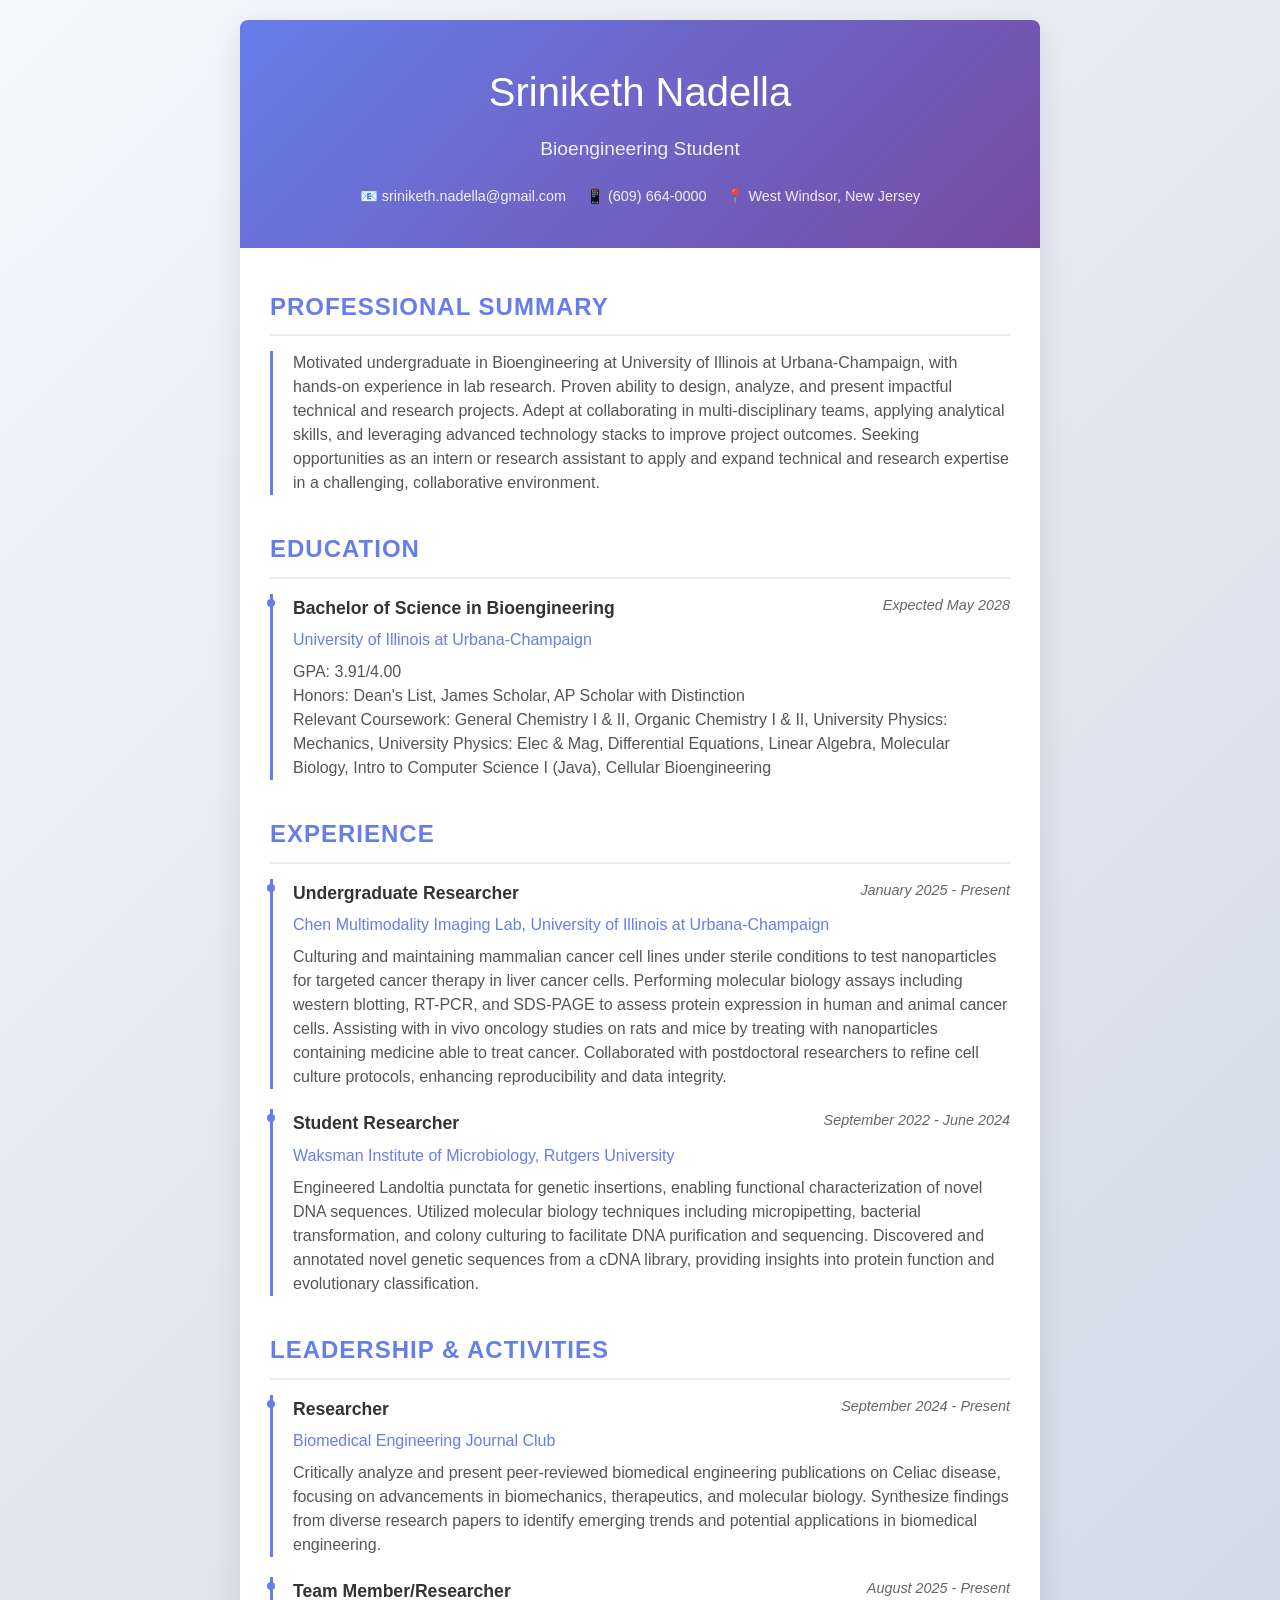
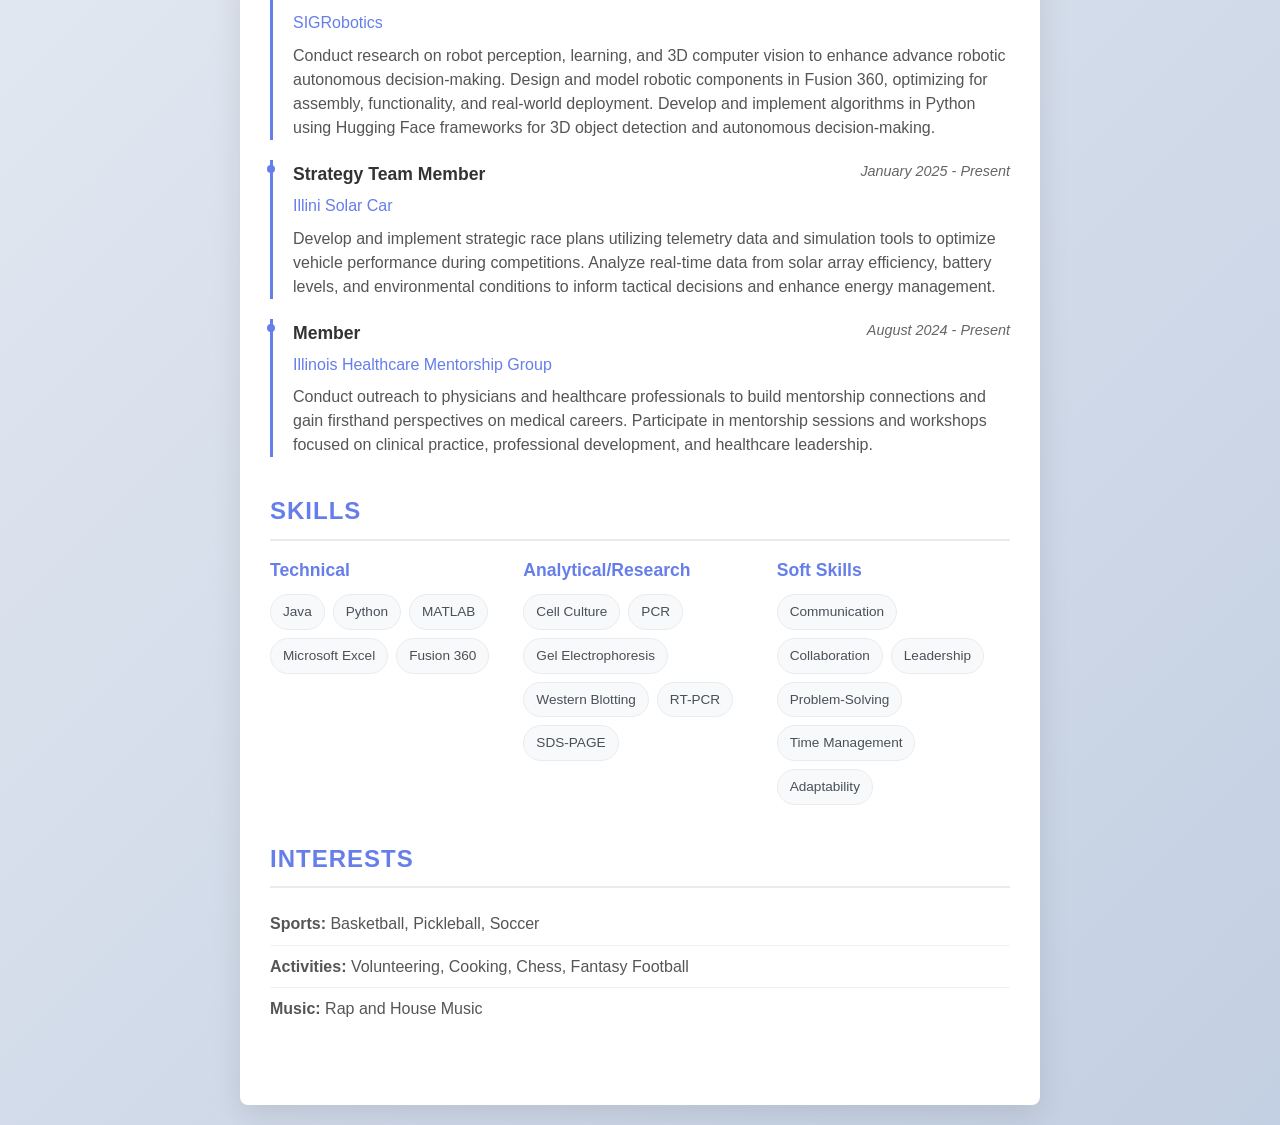
==== index.html @ b4fc475d "Test New Index" ====
<!DOCTYPE html>
<html lang="en">
<head>
    <meta charset="UTF-8">
    <meta name="viewport" content="width=device-width, initial-scale=1.0">
    <title>Sriniketh Nadella - Resume</title>
    <style>
        * {
            margin: 0;
            padding: 0;
            box-sizing: border-box;
        }

        body {
            font-family: 'Arial', sans-serif;
            line-height: 1.6;
            color: #333;
            background: linear-gradient(135deg, #f5f7fa 0%, #c3cfe2 100%);
            min-height: 100vh;
            padding: 20px;
        }

        .resume-container {
            max-width: 800px;
            margin: 0 auto;
            background: white;
            box-shadow: 0 10px 30px rgba(0,0,0,0.1);
            border-radius: 8px;
            overflow: hidden;
        }

        .header {
            background: linear-gradient(135deg, #667eea 0%, #764ba2 100%);
            color: white;
            padding: 40px 30px;
            text-align: center;
        }

        .header h1 {
            font-size: 2.5em;
            margin-bottom: 10px;
            font-weight: 300;
        }

        .header .subtitle {
            font-size: 1.2em;
            opacity: 0.9;
            margin-bottom: 20px;
        }

        .contact-info {
            display: flex;
            justify-content: center;
            gap: 20px;
            flex-wrap: wrap;
        }

        .contact-info span {
            font-size: 0.9em;
            opacity: 0.9;
        }

        .main-content {
            padding: 40px 30px;
        }

        .section {
            margin-bottom: 35px;
        }

        .section h2 {
            color: #667eea;
            font-size: 1.5em;
            margin-bottom: 15px;
            padding-bottom: 8px;
            border-bottom: 2px solid #e9ecef;
            text-transform: uppercase;
            letter-spacing: 1px;
        }

        .education-item, .experience-item, .project-item {
            margin-bottom: 20px;
            padding-left: 20px;
            border-left: 3px solid #667eea;
            position: relative;
        }

        .education-item::before, .experience-item::before, .project-item::before {
            content: '';
            position: absolute;
            left: -6px;
            top: 5px;
            width: 8px;
            height: 8px;
            background: #667eea;
            border-radius: 50%;
        }

        .item-header {
            display: flex;
            justify-content: space-between;
            align-items: flex-start;
            margin-bottom: 5px;
            flex-wrap: wrap;
        }

        .item-title {
            font-weight: bold;
            color: #333;
            font-size: 1.1em;
        }

        .item-date {
            color: #666;
            font-style: italic;
            font-size: 0.9em;
        }

        .item-subtitle {
            color: #667eea;
            font-weight: 500;
            margin-bottom: 8px;
        }

        .item-description {
            color: #555;
            line-height: 1.5;
        }

        .skills-grid {
            display: grid;
            grid-template-columns: repeat(auto-fit, minmax(200px, 1fr));
            gap: 20px;
        }

        .skill-category h3 {
            color: #667eea;
            margin-bottom: 10px;
            font-size: 1.1em;
        }

        .skill-list {
            display: flex;
            flex-wrap: wrap;
            gap: 8px;
        }

        .skill-tag {
            background: #f8f9fa;
            color: #495057;
            padding: 6px 12px;
            border-radius: 20px;
            font-size: 0.85em;
            border: 1px solid #e9ecef;
        }

        .activities ul {
            list-style: none;
            padding-left: 0;
        }

        .activities li {
            padding: 8px 0;
            border-bottom: 1px solid #f1f1f1;
            color: #555;
        }

        .activities li:last-child {
            border-bottom: none;
        }

        @media (max-width: 768px) {
            .resume-container {
                margin: 10px;
            }
            
            .header {
                padding: 30px 20px;
            }
            
            .header h1 {
                font-size: 2em;
            }
            
            .main-content {
                padding: 30px 20px;
            }
            
            .contact-info {
                flex-direction: column;
                gap: 10px;
            }
            
            .item-header {
                flex-direction: column;
                align-items: flex-start;
            }
        }
    </style>
</head>
<body>
    <div class="resume-container">
        <header class="header">
            <h1>Sriniketh Nadella</h1>
            <div class="subtitle">Bioengineering Student</div>
            <div class="contact-info">
                <span>📧 sriniketh.nadella@gmail.com</span>
                <span>📱 (609) 664-0000</span>
                <span>📍 West Windsor, New Jersey</span>
            </div>
        </header>

        <main class="main-content">
            <section class="section">
                <h2>Professional Summary</h2>
                <div class="item-description" style="padding-left: 20px; border-left: 3px solid #667eea; margin-bottom: 20px;">
                    Motivated undergraduate in Bioengineering at University of Illinois at Urbana-Champaign, with hands-on experience in lab research. Proven ability to design, analyze, and present impactful technical and research projects. Adept at collaborating in multi-disciplinary teams, applying analytical skills, and leveraging advanced technology stacks to improve project outcomes. Seeking opportunities as an intern or research assistant to apply and expand technical and research expertise in a challenging, collaborative environment.
                </div>
            </section>

            <section class="section">
                <h2>Education</h2>
                <div class="education-item">
                    <div class="item-header">
                        <div class="item-title">Bachelor of Science in Bioengineering</div>
                        <div class="item-date">Expected May 2028</div>
                    </div>
                    <div class="item-subtitle">University of Illinois at Urbana-Champaign</div>
                    <div class="item-description">
                        GPA: 3.91/4.00<br>
                        Honors: Dean's List, James Scholar, AP Scholar with Distinction<br>
                        Relevant Coursework: General Chemistry I & II, Organic Chemistry I & II, University Physics: Mechanics, University Physics: Elec & Mag, Differential Equations, Linear Algebra, Molecular Biology, Intro to Computer Science I (Java), Cellular Bioengineering
                    </div>
                </div>
            </section>

            <section class="section">
                <h2>Experience</h2>
                <div class="experience-item">
                    <div class="item-header">
                        <div class="item-title">Undergraduate Researcher</div>
                        <div class="item-date">January 2025 - Present</div>
                    </div>
                    <div class="item-subtitle">Chen Multimodality Imaging Lab, University of Illinois at Urbana-Champaign</div>
                    <div class="item-description">
                        Culturing and maintaining mammalian cancer cell lines under sterile conditions to test nanoparticles for targeted cancer therapy in liver cancer cells. Performing molecular biology assays including western blotting, RT-PCR, and SDS-PAGE to assess protein expression in human and animal cancer cells. Assisting with in vivo oncology studies on rats and mice by treating with nanoparticles containing medicine able to treat cancer. Collaborated with postdoctoral researchers to refine cell culture protocols, enhancing reproducibility and data integrity.
                    </div>
                </div>
                
                <div class="experience-item">
                    <div class="item-header">
                        <div class="item-title">Student Researcher</div>
                        <div class="item-date">September 2022 - June 2024</div>
                    </div>
                    <div class="item-subtitle">Waksman Institute of Microbiology, Rutgers University</div>
                    <div class="item-description">
                        Engineered Landoltia punctata for genetic insertions, enabling functional characterization of novel DNA sequences. Utilized molecular biology techniques including micropipetting, bacterial transformation, and colony culturing to facilitate DNA purification and sequencing. Discovered and annotated novel genetic sequences from a cDNA library, providing insights into protein function and evolutionary classification.
                    </div>
                </div>
            </section>

            <section class="section">
                <h2>Leadership & Activities</h2>
                <div class="project-item">
                    <div class="item-header">
                        <div class="item-title">Researcher</div>
                        <div class="item-date">September 2024 - Present</div>
                    </div>
                    <div class="item-subtitle">Biomedical Engineering Journal Club</div>
                    <div class="item-description">
                        Critically analyze and present peer-reviewed biomedical engineering publications on Celiac disease, focusing on advancements in biomechanics, therapeutics, and molecular biology. Synthesize findings from diverse research papers to identify emerging trends and potential applications in biomedical engineering.
                    </div>
                </div>

                <div class="project-item">
                    <div class="item-header">
                        <div class="item-title">Team Member/Researcher</div>
                        <div class="item-date">August 2025 - Present</div>
                    </div>
                    <div class="item-subtitle">SIGRobotics</div>
                    <div class="item-description">
                        Conduct research on robot perception, learning, and 3D computer vision to enhance advance robotic autonomous decision-making. Design and model robotic components in Fusion 360, optimizing for assembly, functionality, and real-world deployment. Develop and implement algorithms in Python using Hugging Face frameworks for 3D object detection and autonomous decision-making.
                    </div>
                </div>

                <div class="project-item">
                    <div class="item-header">
                        <div class="item-title">Strategy Team Member</div>
                        <div class="item-date">January 2025 - Present</div>
                    </div>
                    <div class="item-subtitle">Illini Solar Car</div>
                    <div class="item-description">
                        Develop and implement strategic race plans utilizing telemetry data and simulation tools to optimize vehicle performance during competitions. Analyze real-time data from solar array efficiency, battery levels, and environmental conditions to inform tactical decisions and enhance energy management.
                    </div>
                </div>

                <div class="project-item">
                    <div class="item-header">
                        <div class="item-title">Member</div>
                        <div class="item-date">August 2024 - Present</div>
                    </div>
                    <div class="item-subtitle">Illinois Healthcare Mentorship Group</div>
                    <div class="item-description">
                        Conduct outreach to physicians and healthcare professionals to build mentorship connections and gain firsthand perspectives on medical careers. Participate in mentorship sessions and workshops focused on clinical practice, professional development, and healthcare leadership.
                    </div>
                </div>
            </section>

            <section class="section">
                <h2>Skills</h2>
                <div class="skills-grid">
                    <div class="skill-category">
                        <h3>Technical</h3>
                        <div class="skill-list">
                            <span class="skill-tag">Java</span>
                            <span class="skill-tag">Python</span>
                            <span class="skill-tag">MATLAB</span>
                            <span class="skill-tag">Microsoft Excel</span>
                            <span class="skill-tag">Fusion 360</span>
                        </div>
                    </div>
                    <div class="skill-category">
                        <h3>Analytical/Research</h3>
                        <div class="skill-list">
                            <span class="skill-tag">Cell Culture</span>
                            <span class="skill-tag">PCR</span>
                            <span class="skill-tag">Gel Electrophoresis</span>
                            <span class="skill-tag">Western Blotting</span>
                            <span class="skill-tag">RT-PCR</span>
                            <span class="skill-tag">SDS-PAGE</span>
                        </div>
                    </div>
                    <div class="skill-category">
                        <h3>Soft Skills</h3>
                        <div class="skill-list">
                            <span class="skill-tag">Communication</span>
                            <span class="skill-tag">Collaboration</span>
                            <span class="skill-tag">Leadership</span>
                            <span class="skill-tag">Problem-Solving</span>
                            <span class="skill-tag">Time Management</span>
                            <span class="skill-tag">Adaptability</span>
                        </div>
                    </div>
                </div>
            </section>

            <section class="section activities">
                <h2>Interests</h2>
                <ul>
                    <li><strong>Sports:</strong> Basketball, Pickleball, Soccer</li>
                    <li><strong>Activities:</strong> Volunteering, Cooking, Chess, Fantasy Football</li>
                    <li><strong>Music:</strong> Rap and House Music</li>
                </ul>
            </section>
        </main>
    </div>
</body>
</html>
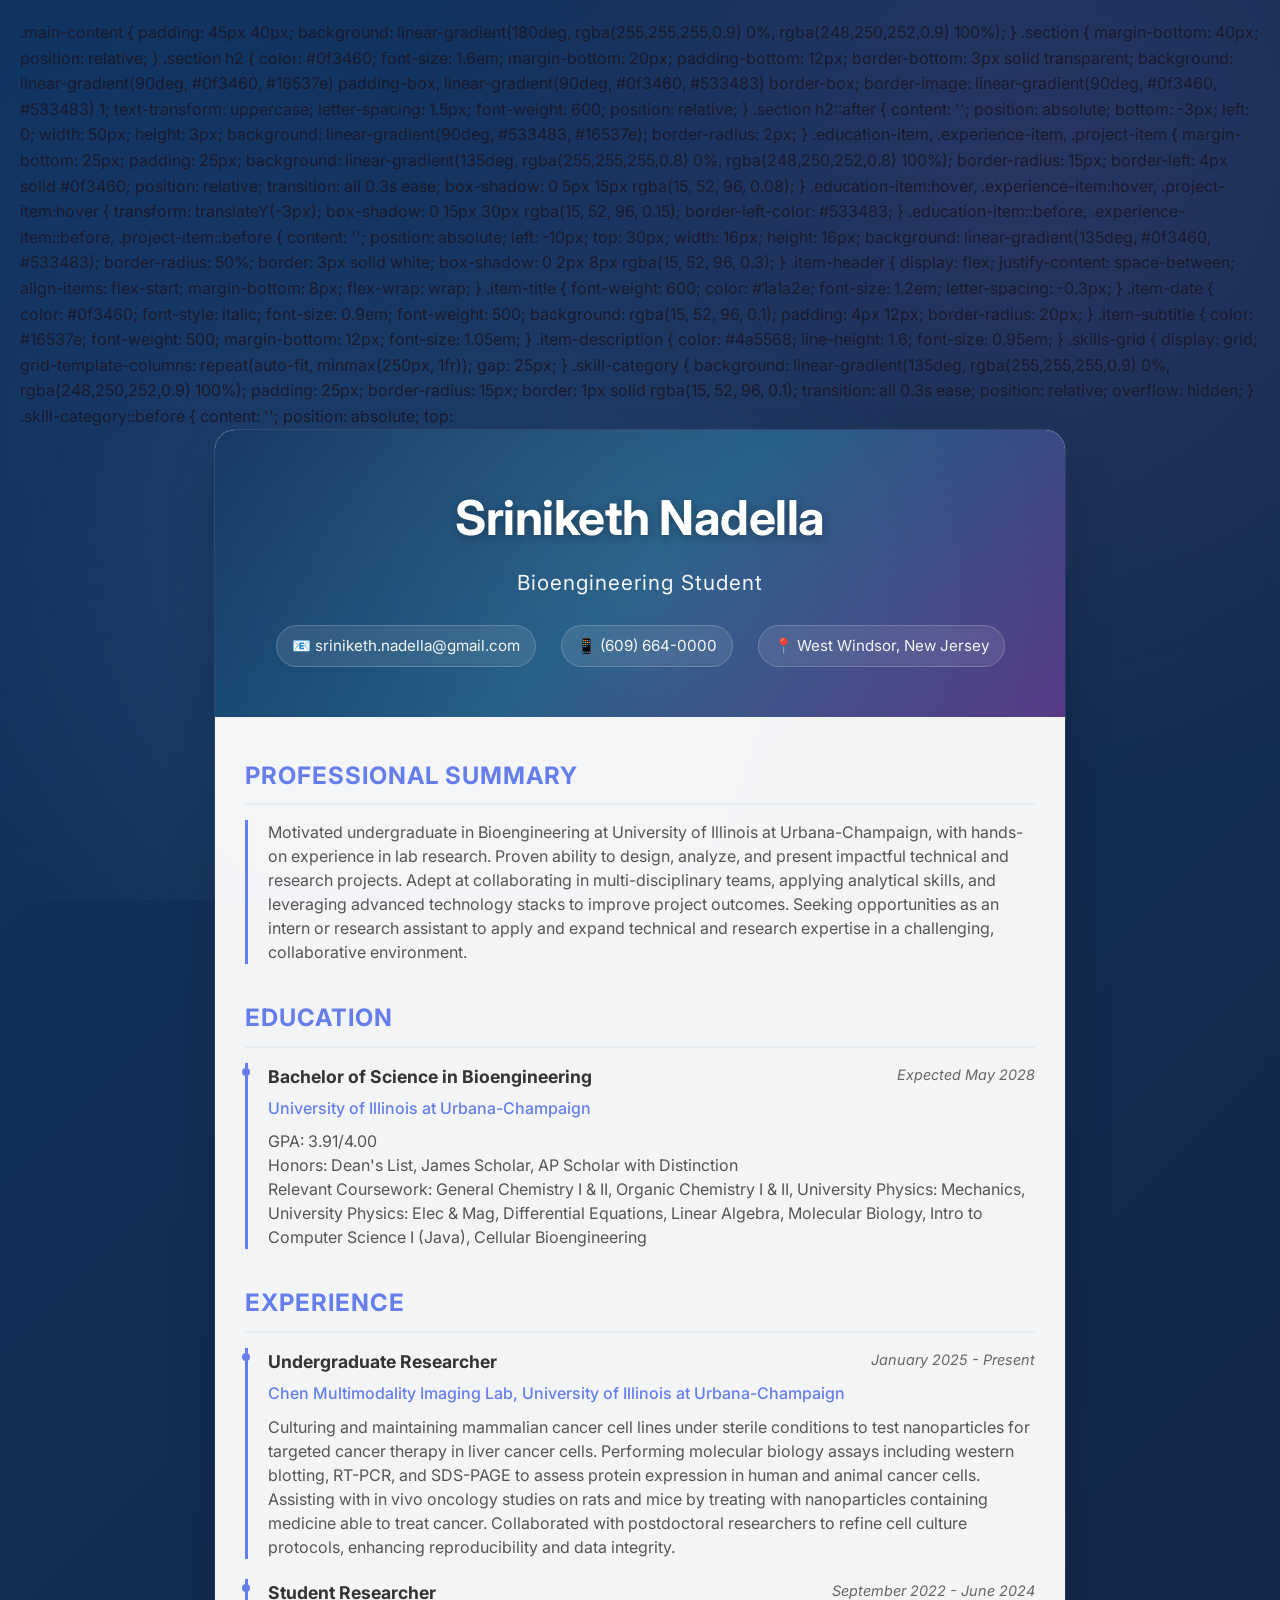
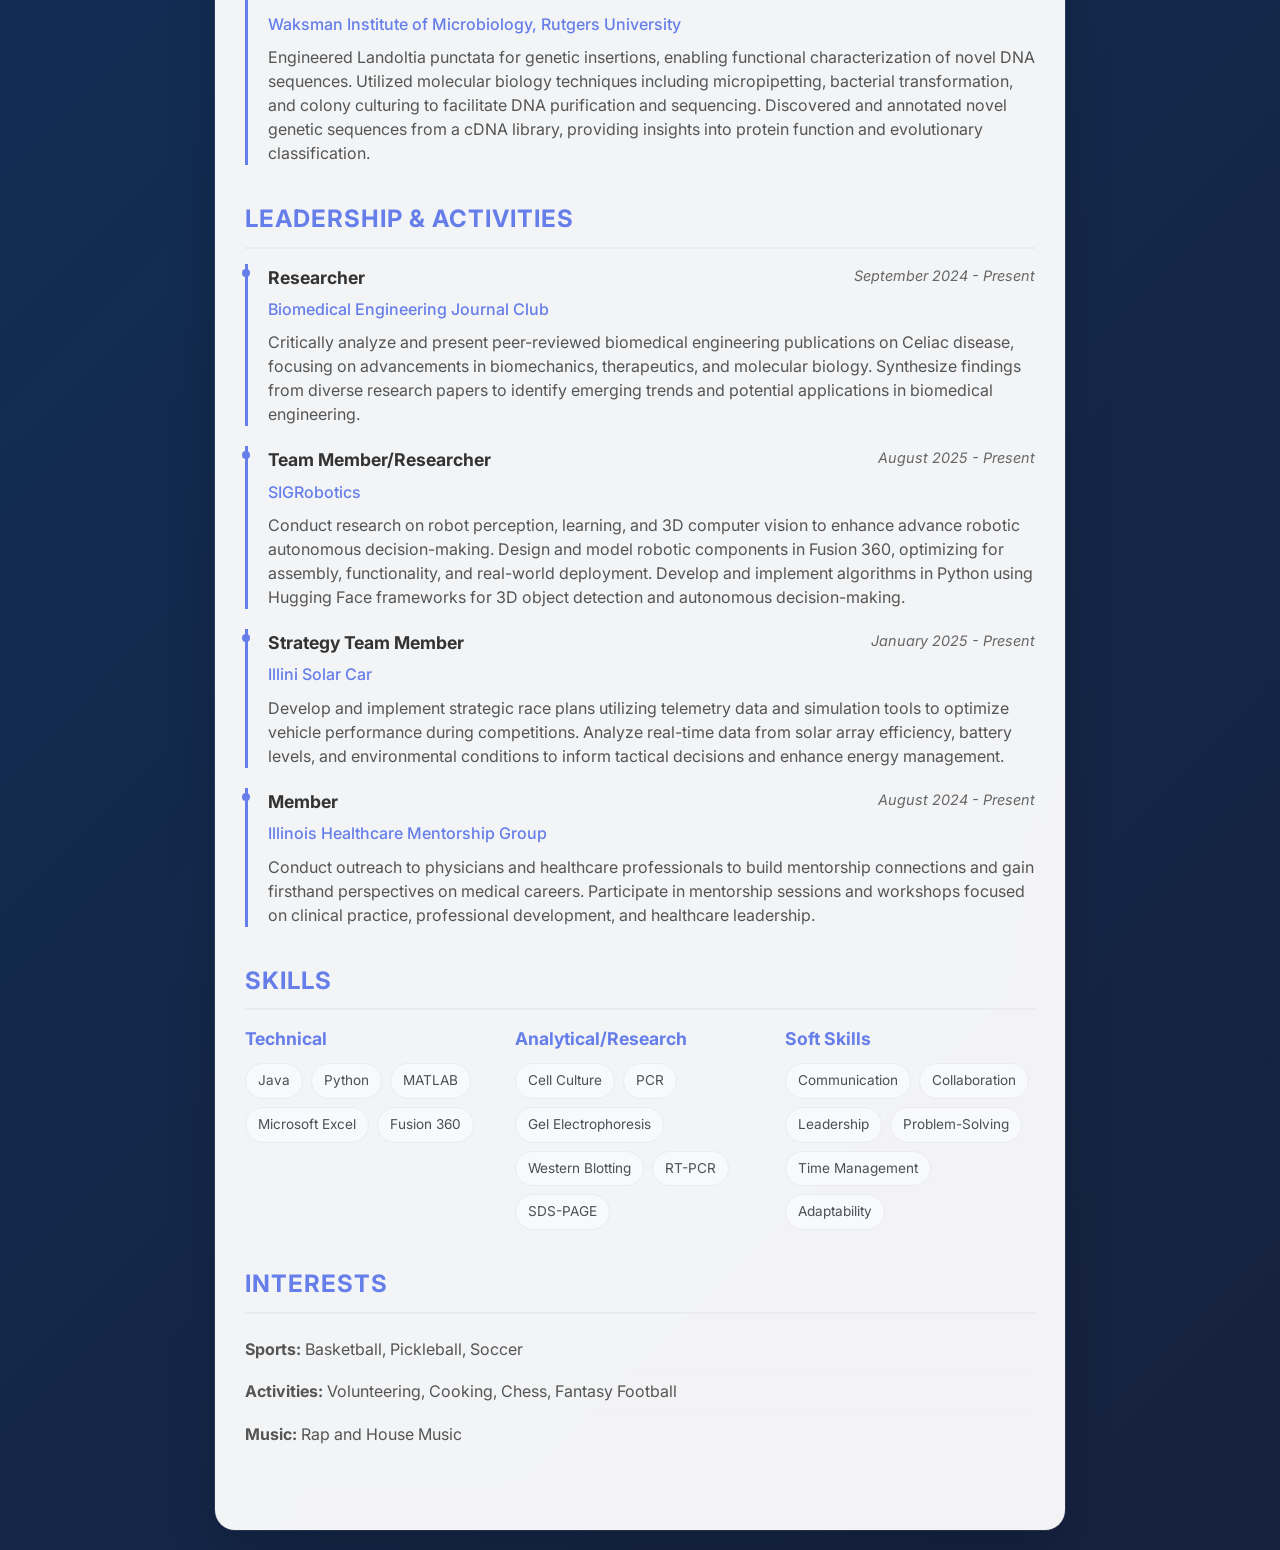
==== commit 4f3a8be5: "Enhance styling and layout of resume page with improved gradients, hover effects, and typography" ====
--- a/index.html
+++ b/index.html
@@ -1,10 +1,135 @@
-<!DOCTYPE html>
+.main-content {
+            padding: 45px 40px;
+            background: linear-gradient(180deg, rgba(255,255,255,0.9) 0%, rgba(248,250,252,0.9) 100%);
+        }
+
+        .section {
+            margin-bottom: 40px;
+            position: relative;
+        }
+
+        .section h2 {
+            color: #0f3460;
+            font-size: 1.6em;
+            margin-bottom: 20px;
+            padding-bottom: 12px;
+            border-bottom: 3px solid transparent;
+            background: linear-gradient(90deg, #0f3460, #16537e) padding-box,
+                        linear-gradient(90deg, #0f3460, #533483) border-box;
+            border-image: linear-gradient(90deg, #0f3460, #533483) 1;
+            text-transform: uppercase;
+            letter-spacing: 1.5px;
+            font-weight: 600;
+            position: relative;
+        }
+
+        .section h2::after {
+            content: '';
+            position: absolute;
+            bottom: -3px;
+            left: 0;
+            width: 50px;
+            height: 3px;
+            background: linear-gradient(90deg, #533483, #16537e);
+            border-radius: 2px;
+        }
+
+        .education-item, .experience-item, .project-item {
+            margin-bottom: 25px;
+            padding: 25px;
+            background: linear-gradient(135deg, rgba(255,255,255,0.8) 0%, rgba(248,250,252,0.8) 100%);
+            border-radius: 15px;
+            border-left: 4px solid #0f3460;
+            position: relative;
+            transition: all 0.3s ease;
+            box-shadow: 0 5px 15px rgba(15, 52, 96, 0.08);
+        }
+
+        .education-item:hover, .experience-item:hover, .project-item:hover {
+            transform: translateY(-3px);
+            box-shadow: 0 15px 30px rgba(15, 52, 96, 0.15);
+            border-left-color: #533483;
+        }
+
+        .education-item::before, .experience-item::before, .project-item::before {
+            content: '';
+            position: absolute;
+            left: -10px;
+            top: 30px;
+            width: 16px;
+            height: 16px;
+            background: linear-gradient(135deg, #0f3460, #533483);
+            border-radius: 50%;
+            border: 3px solid white;
+            box-shadow: 0 2px 8px rgba(15, 52, 96, 0.3);
+        }
+
+        .item-header {
+            display: flex;
+            justify-content: space-between;
+            align-items: flex-start;
+            margin-bottom: 8px;
+            flex-wrap: wrap;
+        }
+
+        .item-title {
+            font-weight: 600;
+            color: #1a1a2e;
+            font-size: 1.2em;
+            letter-spacing: -0.3px;
+        }
+
+        .item-date {
+            color: #0f3460;
+            font-style: italic;
+            font-size: 0.9em;
+            font-weight: 500;
+            background: rgba(15, 52, 96, 0.1);
+            padding: 4px 12px;
+            border-radius: 20px;
+        }
+
+        .item-subtitle {
+            color: #16537e;
+            font-weight: 500;
+            margin-bottom: 12px;
+            font-size: 1.05em;
+        }
+
+        .item-description {
+            color: #4a5568;
+            line-height: 1.6;
+            font-size: 0.95em;
+        }
+
+        .skills-grid {
+            display: grid;
+            grid-template-columns: repeat(auto-fit, minmax(250px, 1fr));
+            gap: 25px;
+        }
+
+        .skill-category {
+            background: linear-gradient(135deg, rgba(255,255,255,0.9) 0%, rgba(248,250,252,0.9) 100%);
+            padding: 25px;
+            border-radius: 15px;
+            border: 1px solid rgba(15, 52, 96, 0.1);
+            transition: all 0.3s ease;
+            position: relative;
+            overflow: hidden;
+        }
+
+        .skill-category::before {
+            content: '';
+            position: absolute;
+            top:<!DOCTYPE html>
 <html lang="en">
 <head>
     <meta charset="UTF-8">
     <meta name="viewport" content="width=device-width, initial-scale=1.0">
     <title>Sriniketh Nadella - Resume</title>
     <style>
+        @import url('https://fonts.googleapis.com/css2?family=Inter:wght@300;400;500;600;700&display=swap');
+        
         * {
             margin: 0;
             padding: 0;
@@ -12,52 +137,133 @@
         }
 
         body {
-            font-family: 'Arial', sans-serif;
+            font-family: 'Inter', sans-serif;
             line-height: 1.6;
-            color: #333;
-            background: linear-gradient(135deg, #f5f7fa 0%, #c3cfe2 100%);
+            color: #1a1a2e;
+            background: linear-gradient(135deg, #0f3460 0%, #16213e 25%, #0f3460 50%, #533483 75%, #16537e 100%);
+            background-size: 400% 400%;
+            animation: gradientShift 15s ease infinite;
             min-height: 100vh;
             padding: 20px;
+            position: relative;
+        }
+
+        body::before {
+            content: '';
+            position: fixed;
+            top: 0;
+            left: 0;
+            width: 100%;
+            height: 100%;
+            background: 
+                radial-gradient(circle at 20% 50%, rgba(120, 119, 198, 0.1) 0%, transparent 50%),
+                radial-gradient(circle at 80% 20%, rgba(255, 119, 198, 0.1) 0%, transparent 50%),
+                radial-gradient(circle at 40% 80%, rgba(120, 219, 226, 0.1) 0%, transparent 50%);
+            pointer-events: none;
+            z-index: -1;
+        }
+
+        @keyframes gradientShift {
+            0% { background-position: 0% 50%; }
+            50% { background-position: 100% 50%; }
+            100% { background-position: 0% 50%; }
         }
 
         .resume-container {
-            max-width: 800px;
+            max-width: 850px;
             margin: 0 auto;
-            background: white;
-            box-shadow: 0 10px 30px rgba(0,0,0,0.1);
-            border-radius: 8px;
+            background: rgba(255, 255, 255, 0.95);
+            backdrop-filter: blur(20px);
+            box-shadow: 
+                0 25px 50px rgba(0,0,0,0.15),
+                0 0 0 1px rgba(255,255,255,0.1);
+            border-radius: 20px;
             overflow: hidden;
+            position: relative;
+            animation: slideUp 0.8s ease-out;
+        }
+
+        @keyframes slideUp {
+            from {
+                opacity: 0;
+                transform: translateY(30px);
+            }
+            to {
+                opacity: 1;
+                transform: translateY(0);
+            }
         }
 
         .header {
-            background: linear-gradient(135deg, #667eea 0%, #764ba2 100%);
+            background: linear-gradient(135deg, #0f3460 0%, #16537e 50%, #533483 100%);
             color: white;
-            padding: 40px 30px;
+            padding: 50px 40px;
             text-align: center;
+            position: relative;
+            overflow: hidden;
+        }
+
+        .header::before {
+            content: '';
+            position: absolute;
+            top: -50%;
+            left: -50%;
+            width: 200%;
+            height: 200%;
+            background: 
+                radial-gradient(circle, rgba(255,255,255,0.1) 0%, transparent 70%);
+            animation: rotate 20s linear infinite;
+        }
+
+        @keyframes rotate {
+            from { transform: rotate(0deg); }
+            to { transform: rotate(360deg); }
         }
 
         .header h1 {
-            font-size: 2.5em;
+            font-size: 3em;
             margin-bottom: 10px;
-            font-weight: 300;
+            font-weight: 700;
+            letter-spacing: -0.5px;
+            position: relative;
+            z-index: 2;
+            text-shadow: 0 2px 10px rgba(0,0,0,0.3);
         }
 
         .header .subtitle {
-            font-size: 1.2em;
-            opacity: 0.9;
-            margin-bottom: 20px;
+            font-size: 1.3em;
+            opacity: 0.95;
+            margin-bottom: 25px;
+            font-weight: 400;
+            position: relative;
+            z-index: 2;
+            letter-spacing: 1px;
         }
 
         .contact-info {
             display: flex;
             justify-content: center;
-            gap: 20px;
+            gap: 25px;
             flex-wrap: wrap;
+            position: relative;
+            z-index: 2;
         }
 
         .contact-info span {
-            font-size: 0.9em;
-            opacity: 0.9;
+            font-size: 0.95em;
+            opacity: 0.95;
+            background: rgba(255,255,255,0.1);
+            padding: 8px 15px;
+            border-radius: 25px;
+            backdrop-filter: blur(10px);
+            border: 1px solid rgba(255,255,255,0.2);
+            transition: all 0.3s ease;
+        }
+
+        .contact-info span:hover {
+            transform: translateY(-2px);
+            background: rgba(255,255,255,0.2);
+            box-shadow: 0 5px 15px rgba(0,0,0,0.2);
         }
 
         .main-content {
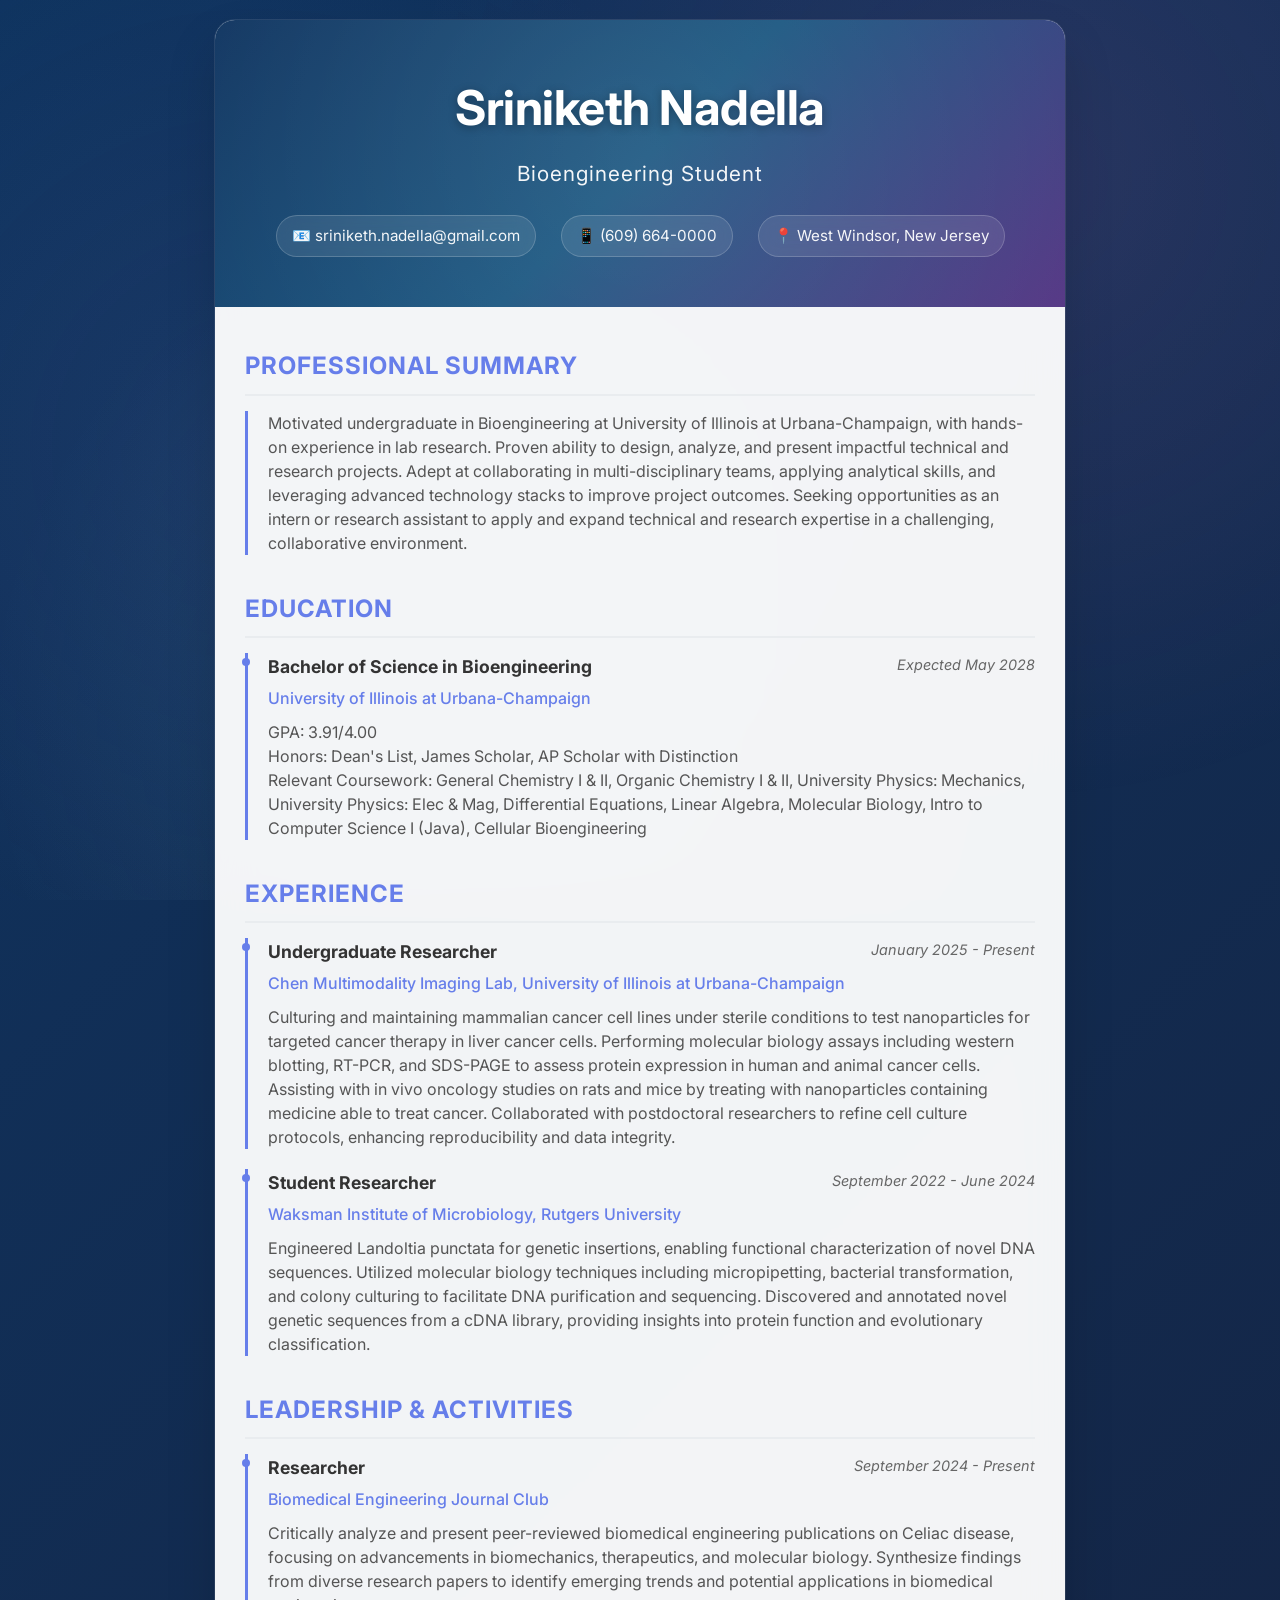
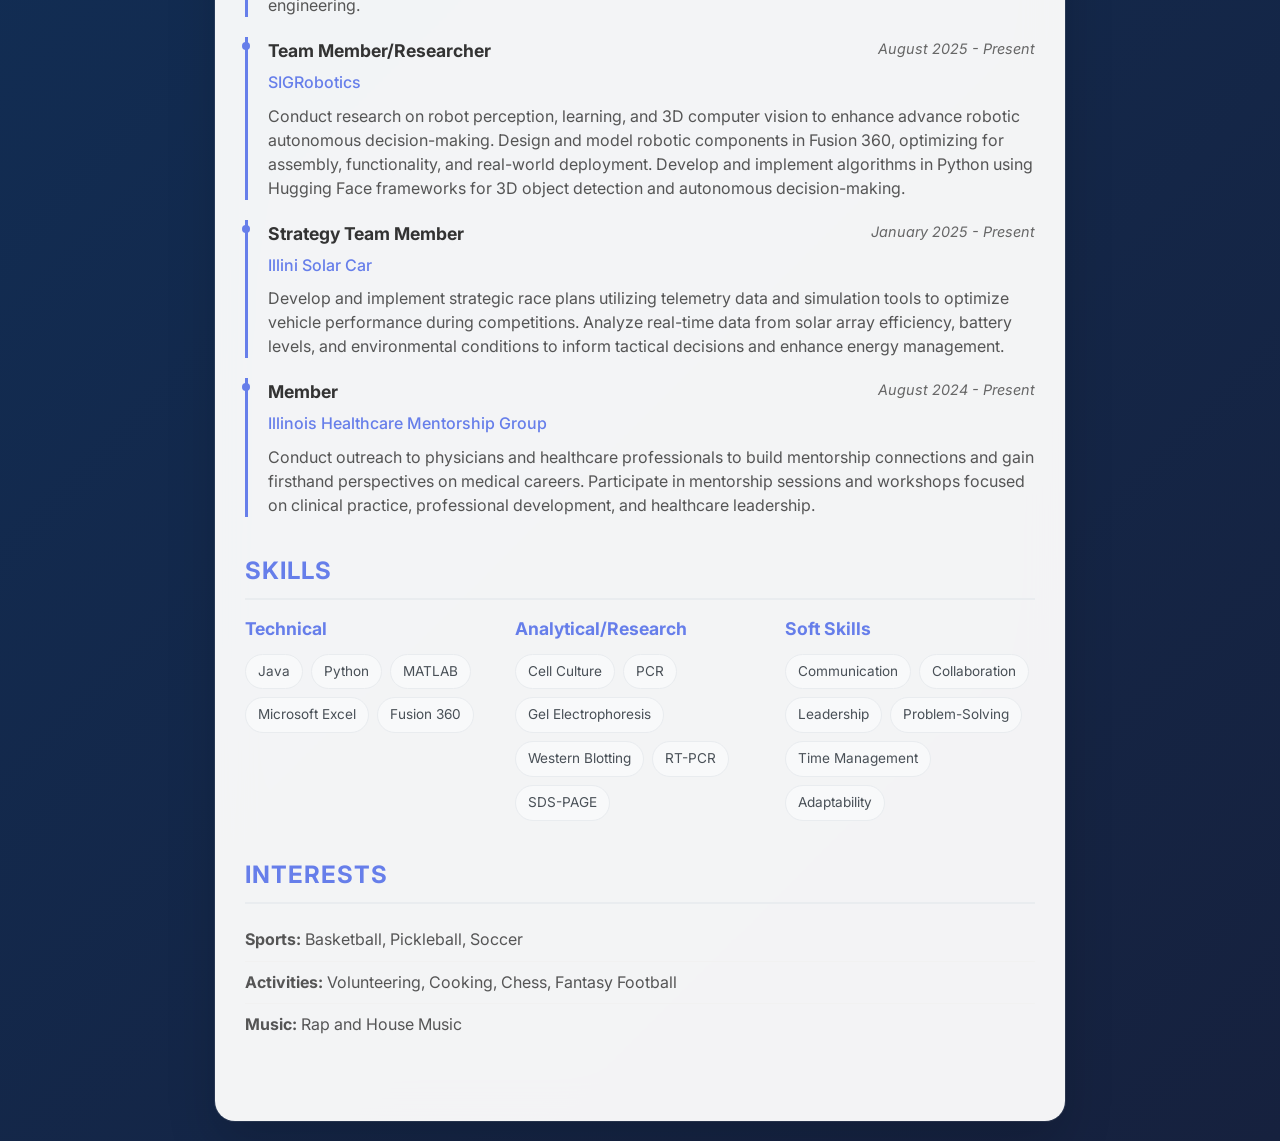
==== commit 1d571b80: "Remove unused CSS styles from main content and sections to streamline the HTML structure" ====
--- a/index.html
+++ b/index.html
@@ -1,127 +1,4 @@
-.main-content {
-            padding: 45px 40px;
-            background: linear-gradient(180deg, rgba(255,255,255,0.9) 0%, rgba(248,250,252,0.9) 100%);
-        }
-
-        .section {
-            margin-bottom: 40px;
-            position: relative;
-        }
-
-        .section h2 {
-            color: #0f3460;
-            font-size: 1.6em;
-            margin-bottom: 20px;
-            padding-bottom: 12px;
-            border-bottom: 3px solid transparent;
-            background: linear-gradient(90deg, #0f3460, #16537e) padding-box,
-                        linear-gradient(90deg, #0f3460, #533483) border-box;
-            border-image: linear-gradient(90deg, #0f3460, #533483) 1;
-            text-transform: uppercase;
-            letter-spacing: 1.5px;
-            font-weight: 600;
-            position: relative;
-        }
-
-        .section h2::after {
-            content: '';
-            position: absolute;
-            bottom: -3px;
-            left: 0;
-            width: 50px;
-            height: 3px;
-            background: linear-gradient(90deg, #533483, #16537e);
-            border-radius: 2px;
-        }
-
-        .education-item, .experience-item, .project-item {
-            margin-bottom: 25px;
-            padding: 25px;
-            background: linear-gradient(135deg, rgba(255,255,255,0.8) 0%, rgba(248,250,252,0.8) 100%);
-            border-radius: 15px;
-            border-left: 4px solid #0f3460;
-            position: relative;
-            transition: all 0.3s ease;
-            box-shadow: 0 5px 15px rgba(15, 52, 96, 0.08);
-        }
-
-        .education-item:hover, .experience-item:hover, .project-item:hover {
-            transform: translateY(-3px);
-            box-shadow: 0 15px 30px rgba(15, 52, 96, 0.15);
-            border-left-color: #533483;
-        }
-
-        .education-item::before, .experience-item::before, .project-item::before {
-            content: '';
-            position: absolute;
-            left: -10px;
-            top: 30px;
-            width: 16px;
-            height: 16px;
-            background: linear-gradient(135deg, #0f3460, #533483);
-            border-radius: 50%;
-            border: 3px solid white;
-            box-shadow: 0 2px 8px rgba(15, 52, 96, 0.3);
-        }
-
-        .item-header {
-            display: flex;
-            justify-content: space-between;
-            align-items: flex-start;
-            margin-bottom: 8px;
-            flex-wrap: wrap;
-        }
-
-        .item-title {
-            font-weight: 600;
-            color: #1a1a2e;
-            font-size: 1.2em;
-            letter-spacing: -0.3px;
-        }
-
-        .item-date {
-            color: #0f3460;
-            font-style: italic;
-            font-size: 0.9em;
-            font-weight: 500;
-            background: rgba(15, 52, 96, 0.1);
-            padding: 4px 12px;
-            border-radius: 20px;
-        }
-
-        .item-subtitle {
-            color: #16537e;
-            font-weight: 500;
-            margin-bottom: 12px;
-            font-size: 1.05em;
-        }
-
-        .item-description {
-            color: #4a5568;
-            line-height: 1.6;
-            font-size: 0.95em;
-        }
-
-        .skills-grid {
-            display: grid;
-            grid-template-columns: repeat(auto-fit, minmax(250px, 1fr));
-            gap: 25px;
-        }
-
-        .skill-category {
-            background: linear-gradient(135deg, rgba(255,255,255,0.9) 0%, rgba(248,250,252,0.9) 100%);
-            padding: 25px;
-            border-radius: 15px;
-            border: 1px solid rgba(15, 52, 96, 0.1);
-            transition: all 0.3s ease;
-            position: relative;
-            overflow: hidden;
-        }
-
-        .skill-category::before {
-            content: '';
-            position: absolute;
-            top:<!DOCTYPE html>
+<!DOCTYPE html>
 <html lang="en">
 <head>
     <meta charset="UTF-8">
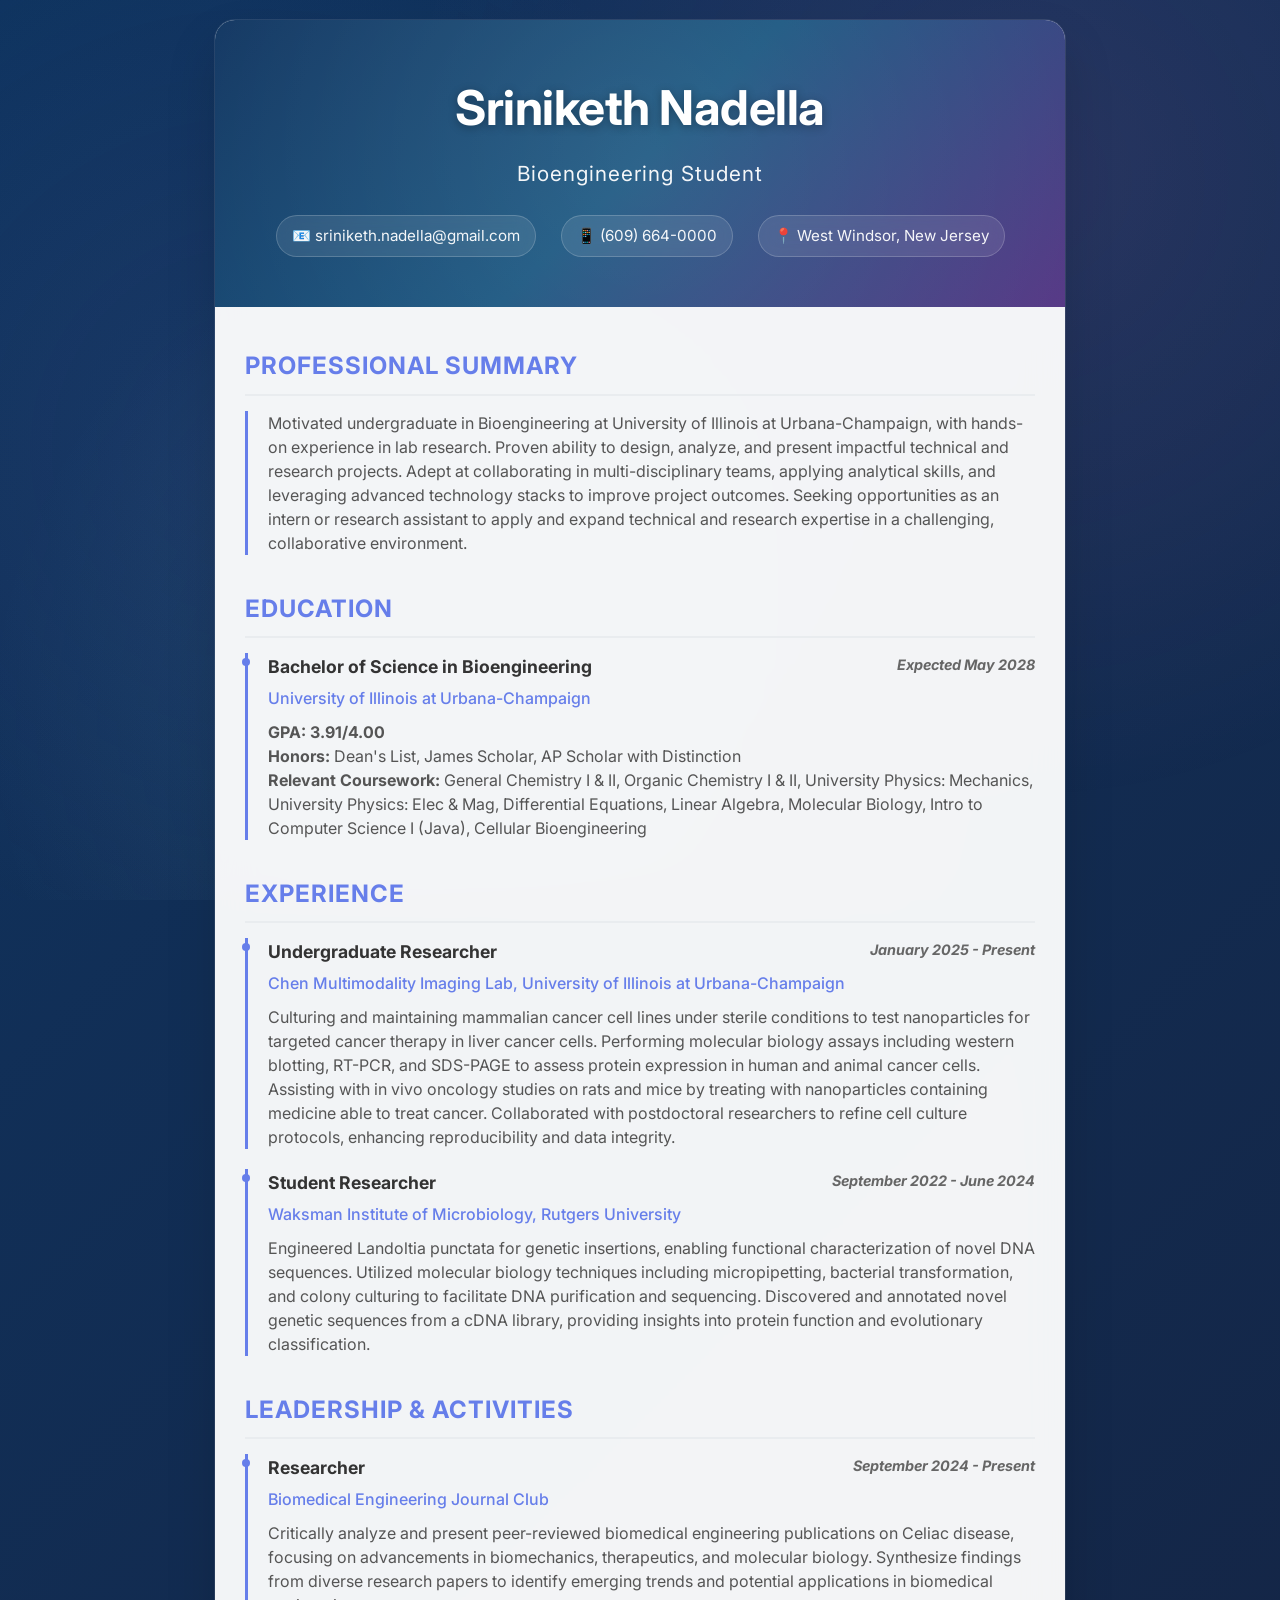
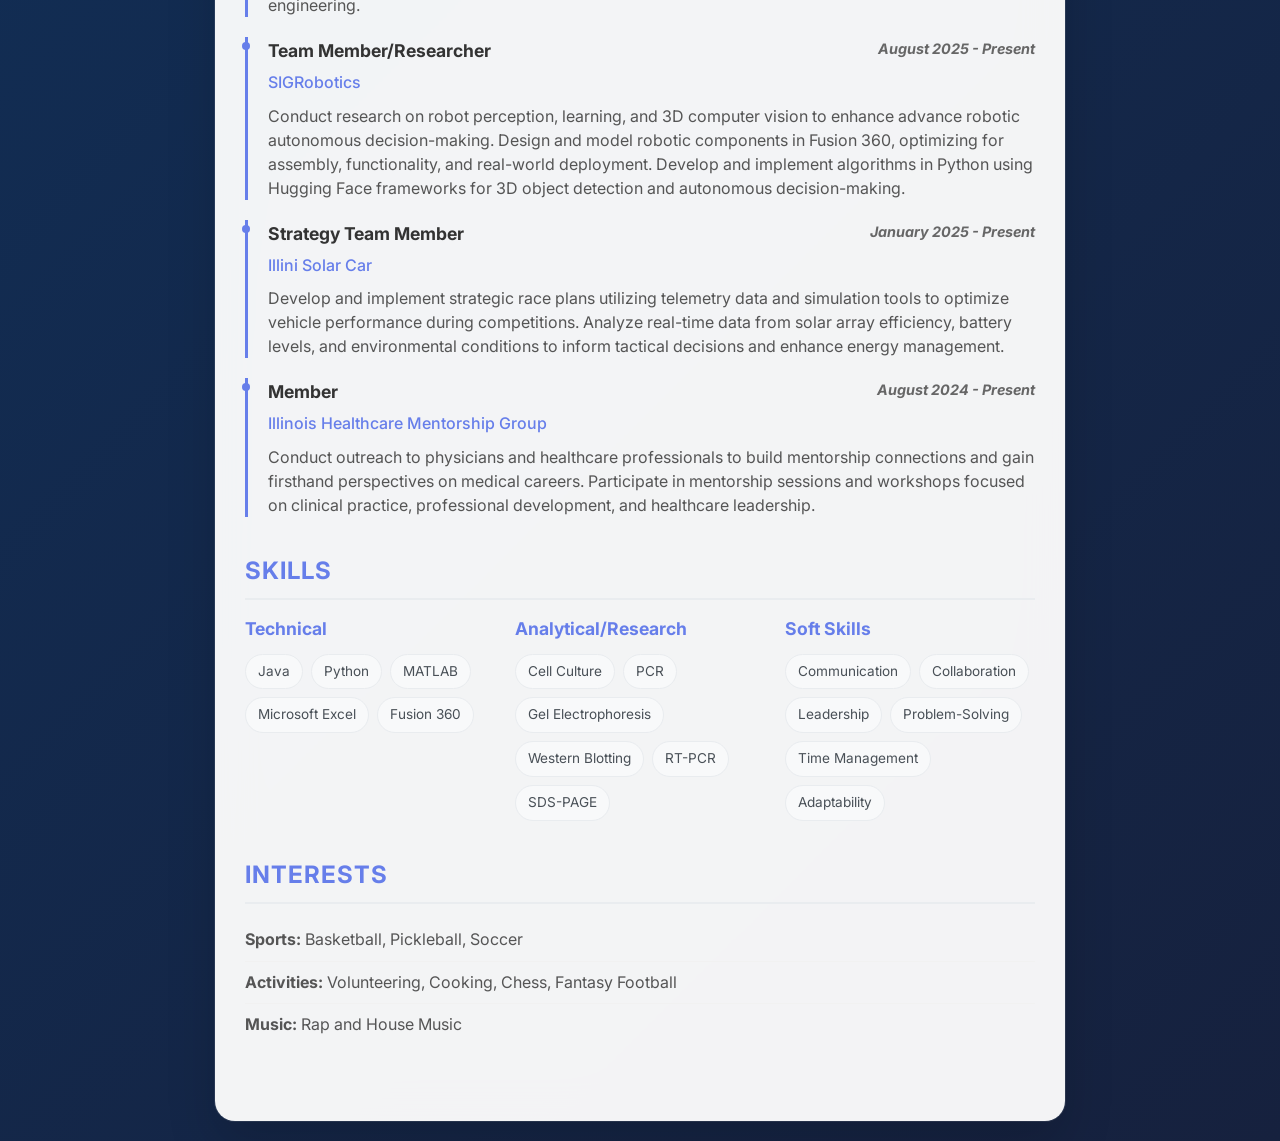
==== commit a7a69099: "Bold important details in education and experience sections for better emphasis" ====
--- a/index.html
+++ b/index.html
@@ -306,13 +306,13 @@
                 <div class="education-item">
                     <div class="item-header">
                         <div class="item-title">Bachelor of Science in Bioengineering</div>
-                        <div class="item-date">Expected May 2028</div>
+                        <div class="item-date"><b>Expected May 2028</b></div>
                     </div>
                     <div class="item-subtitle">University of Illinois at Urbana-Champaign</div>
                     <div class="item-description">
-                        GPA: 3.91/4.00<br>
-                        Honors: Dean's List, James Scholar, AP Scholar with Distinction<br>
-                        Relevant Coursework: General Chemistry I & II, Organic Chemistry I & II, University Physics: Mechanics, University Physics: Elec & Mag, Differential Equations, Linear Algebra, Molecular Biology, Intro to Computer Science I (Java), Cellular Bioengineering
+                        <b>GPA: 3.91/4.00</b><br>
+                        <b>Honors:</b> Dean's List, James Scholar, AP Scholar with Distinction<br>
+                        <b>Relevant Coursework:</b> General Chemistry I & II, Organic Chemistry I & II, University Physics: Mechanics, University Physics: Elec & Mag, Differential Equations, Linear Algebra, Molecular Biology, Intro to Computer Science I (Java), Cellular Bioengineering
                     </div>
                 </div>
             </section>
@@ -322,7 +322,7 @@
                 <div class="experience-item">
                     <div class="item-header">
                         <div class="item-title">Undergraduate Researcher</div>
-                        <div class="item-date">January 2025 - Present</div>
+                        <div class="item-date"><b>January 2025 - Present</b></div>
                     </div>
                     <div class="item-subtitle">Chen Multimodality Imaging Lab, University of Illinois at Urbana-Champaign</div>
                     <div class="item-description">
@@ -333,7 +333,7 @@
                 <div class="experience-item">
                     <div class="item-header">
                         <div class="item-title">Student Researcher</div>
-                        <div class="item-date">September 2022 - June 2024</div>
+                        <div class="item-date"><b>September 2022 - June 2024</b></div>
                     </div>
                     <div class="item-subtitle">Waksman Institute of Microbiology, Rutgers University</div>
                     <div class="item-description">
@@ -347,7 +347,7 @@
                 <div class="project-item">
                     <div class="item-header">
                         <div class="item-title">Researcher</div>
-                        <div class="item-date">September 2024 - Present</div>
+                        <div class="item-date"><b>September 2024 - Present</b></div>
                     </div>
                     <div class="item-subtitle">Biomedical Engineering Journal Club</div>
                     <div class="item-description">
@@ -358,7 +358,7 @@
                 <div class="project-item">
                     <div class="item-header">
                         <div class="item-title">Team Member/Researcher</div>
-                        <div class="item-date">August 2025 - Present</div>
+                        <div class="item-date"><b>August 2025 - Present</b></div>
                     </div>
                     <div class="item-subtitle">SIGRobotics</div>
                     <div class="item-description">
@@ -369,7 +369,7 @@
                 <div class="project-item">
                     <div class="item-header">
                         <div class="item-title">Strategy Team Member</div>
-                        <div class="item-date">January 2025 - Present</div>
+                        <div class="item-date"><b>January 2025 - Present</b></div>
                     </div>
                     <div class="item-subtitle">Illini Solar Car</div>
                     <div class="item-description">
@@ -380,7 +380,7 @@
                 <div class="project-item">
                     <div class="item-header">
                         <div class="item-title">Member</div>
-                        <div class="item-date">August 2024 - Present</div>
+                        <div class="item-date"><b>August 2024 - Present</b></div>
                     </div>
                     <div class="item-subtitle">Illinois Healthcare Mentorship Group</div>
                     <div class="item-description">
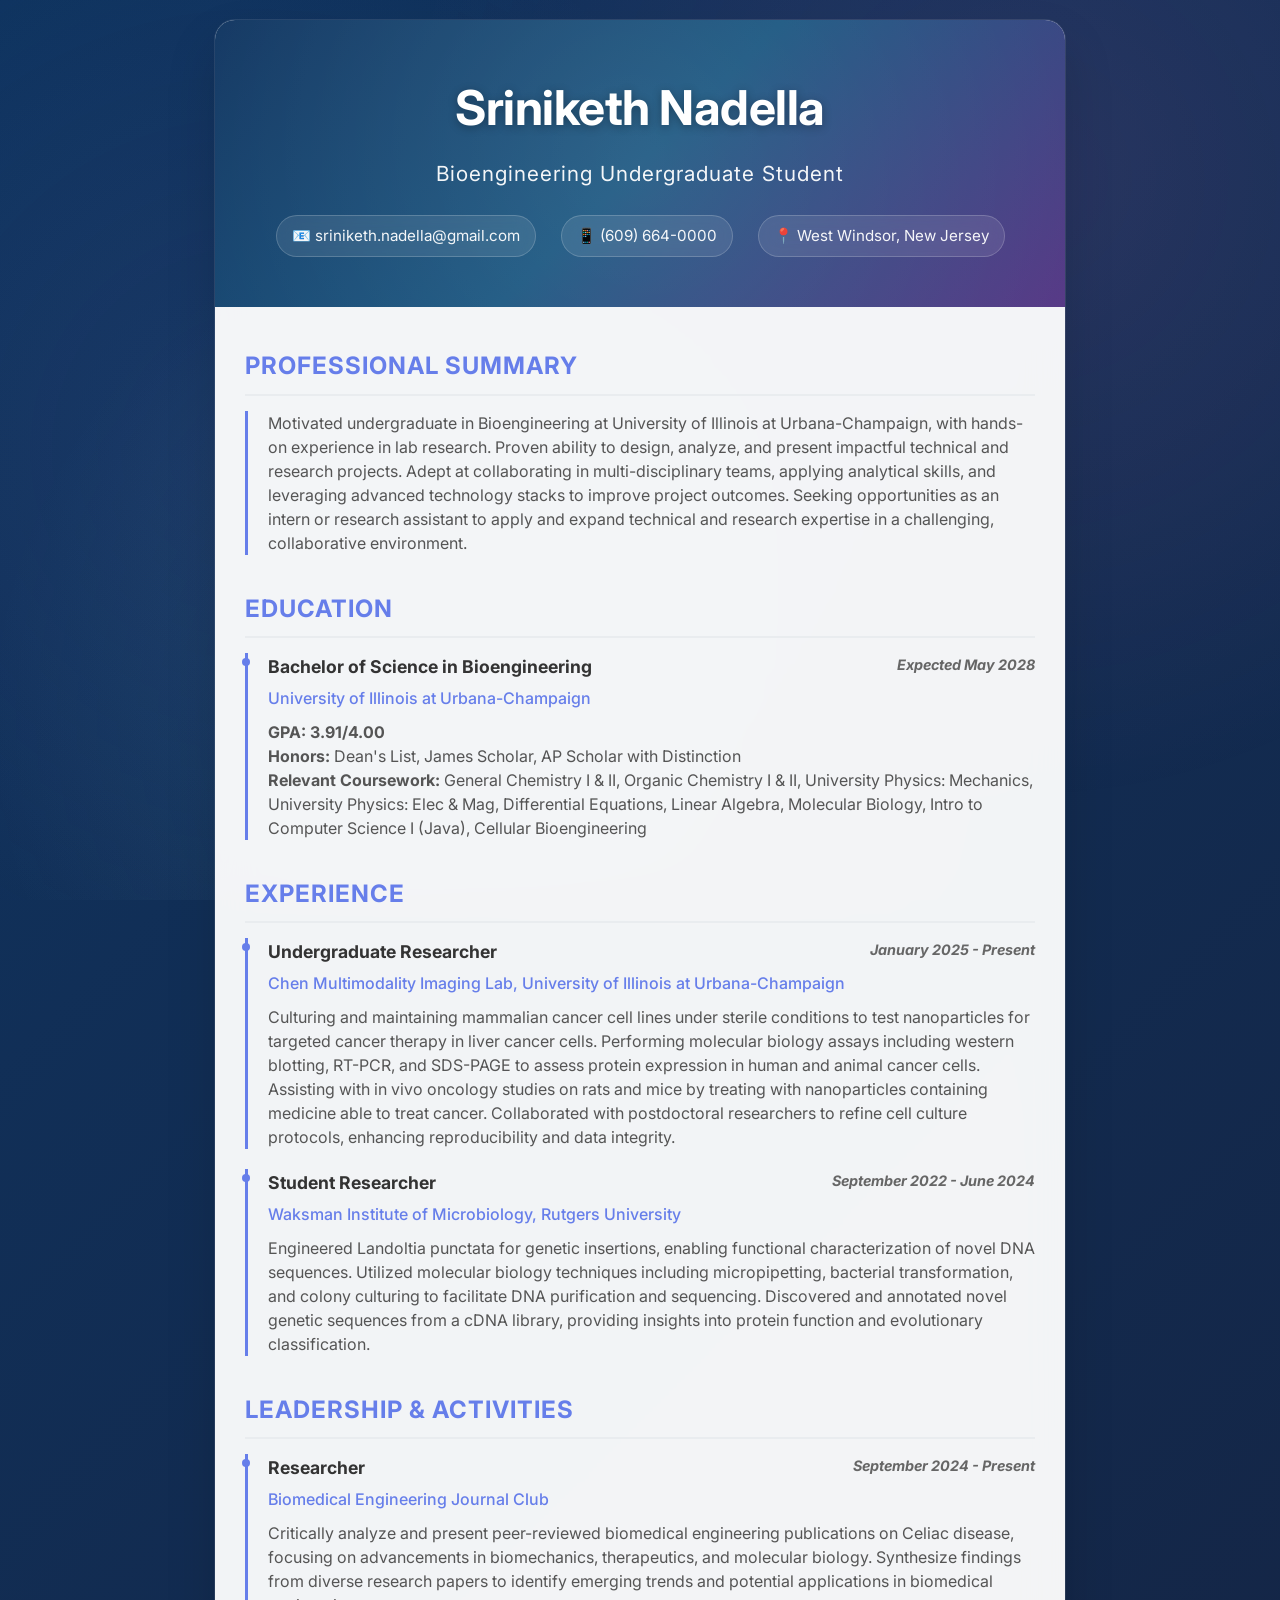
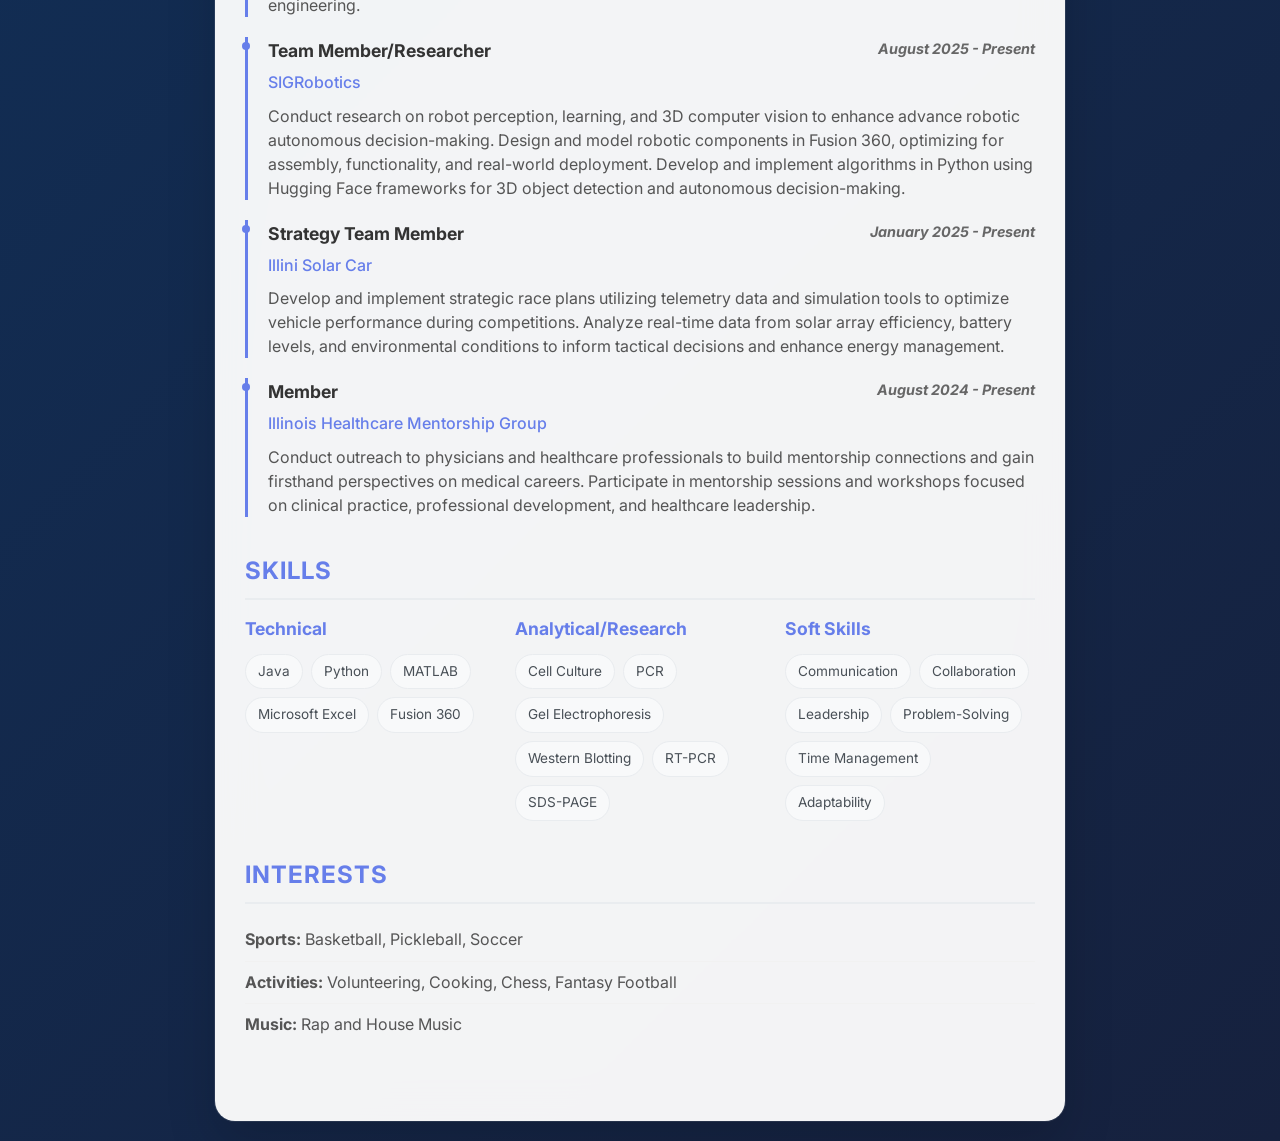
==== commit 234056bd: "Refactor HTML structure for improved readability and maintainability" ====
--- a/index.html
+++ b/index.html
@@ -285,7 +285,7 @@
     <div class="resume-container">
         <header class="header">
             <h1>Sriniketh Nadella</h1>
-            <div class="subtitle">Bioengineering Student</div>
+            <div class="subtitle">Bioengineering Undergraduate Student</div>
             <div class="contact-info">
                 <span>📧 sriniketh.nadella@gmail.com</span>
                 <span>📱 (609) 664-0000</span>
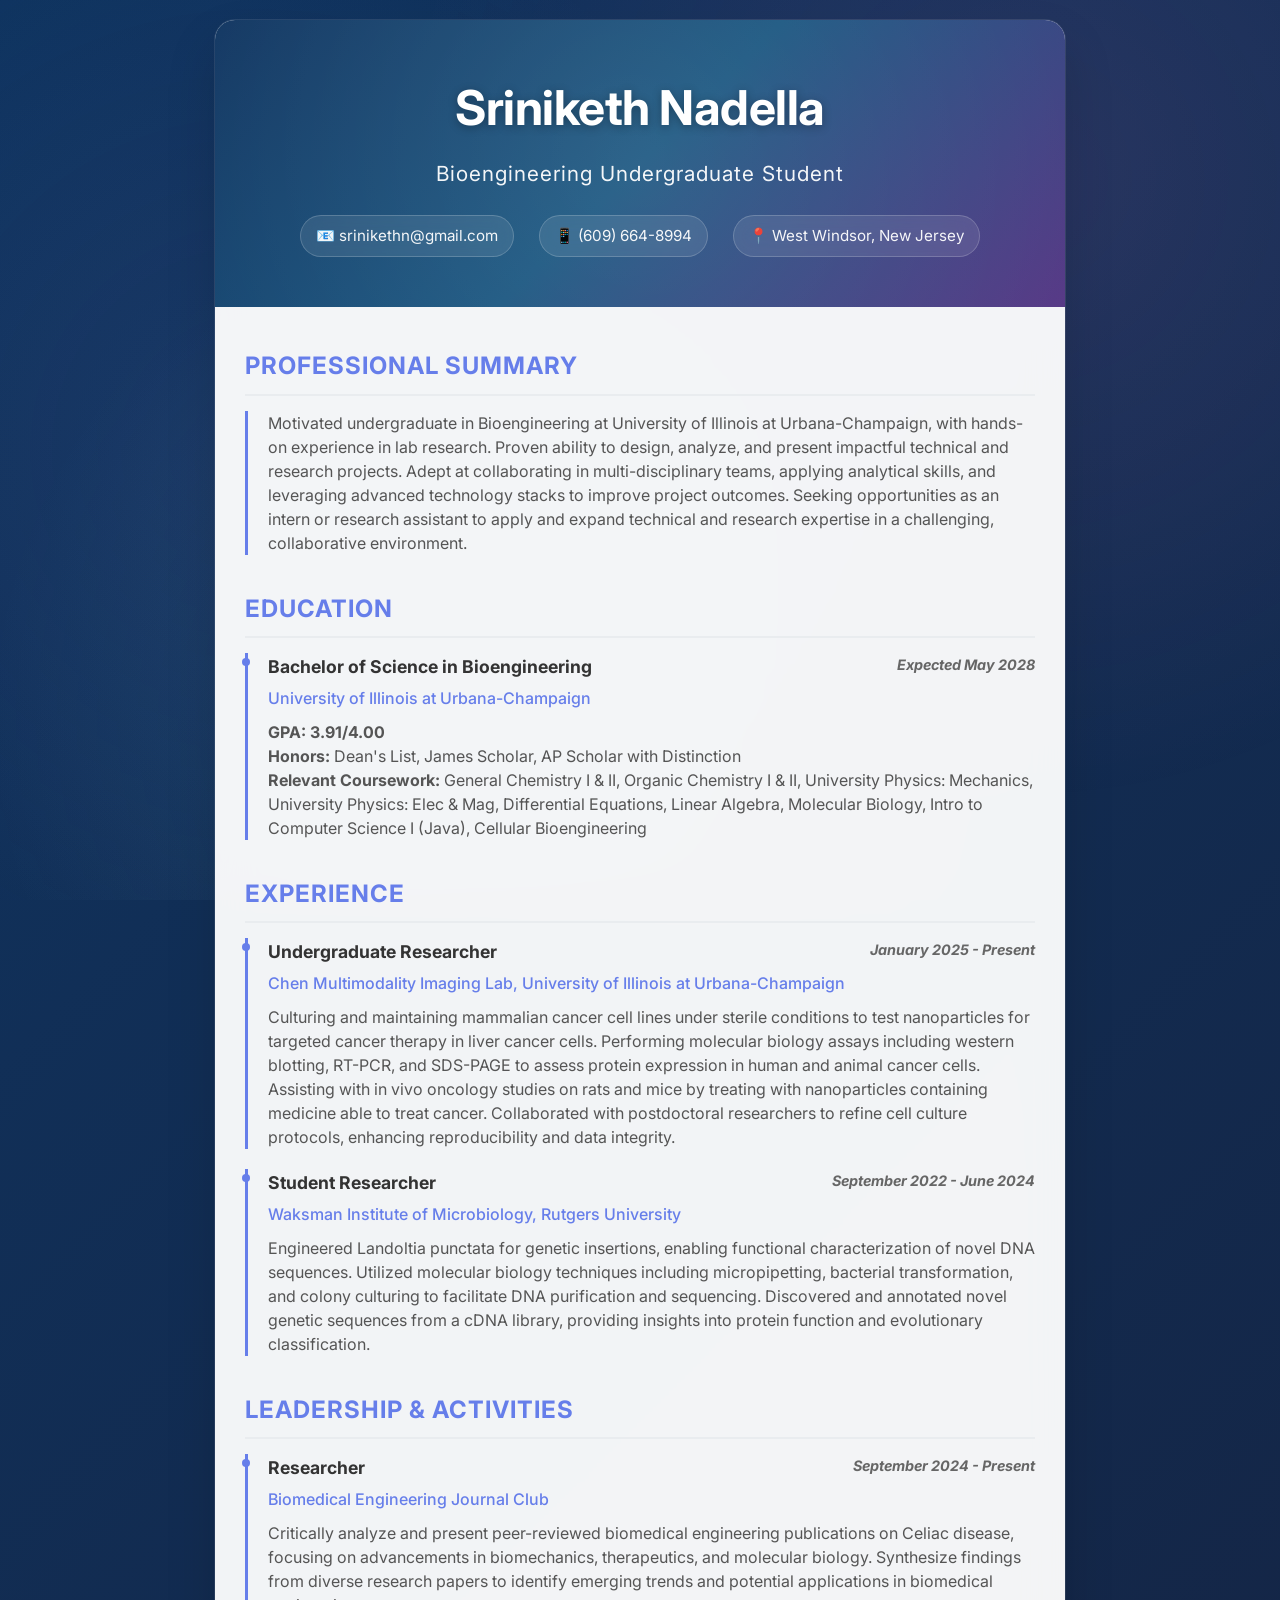
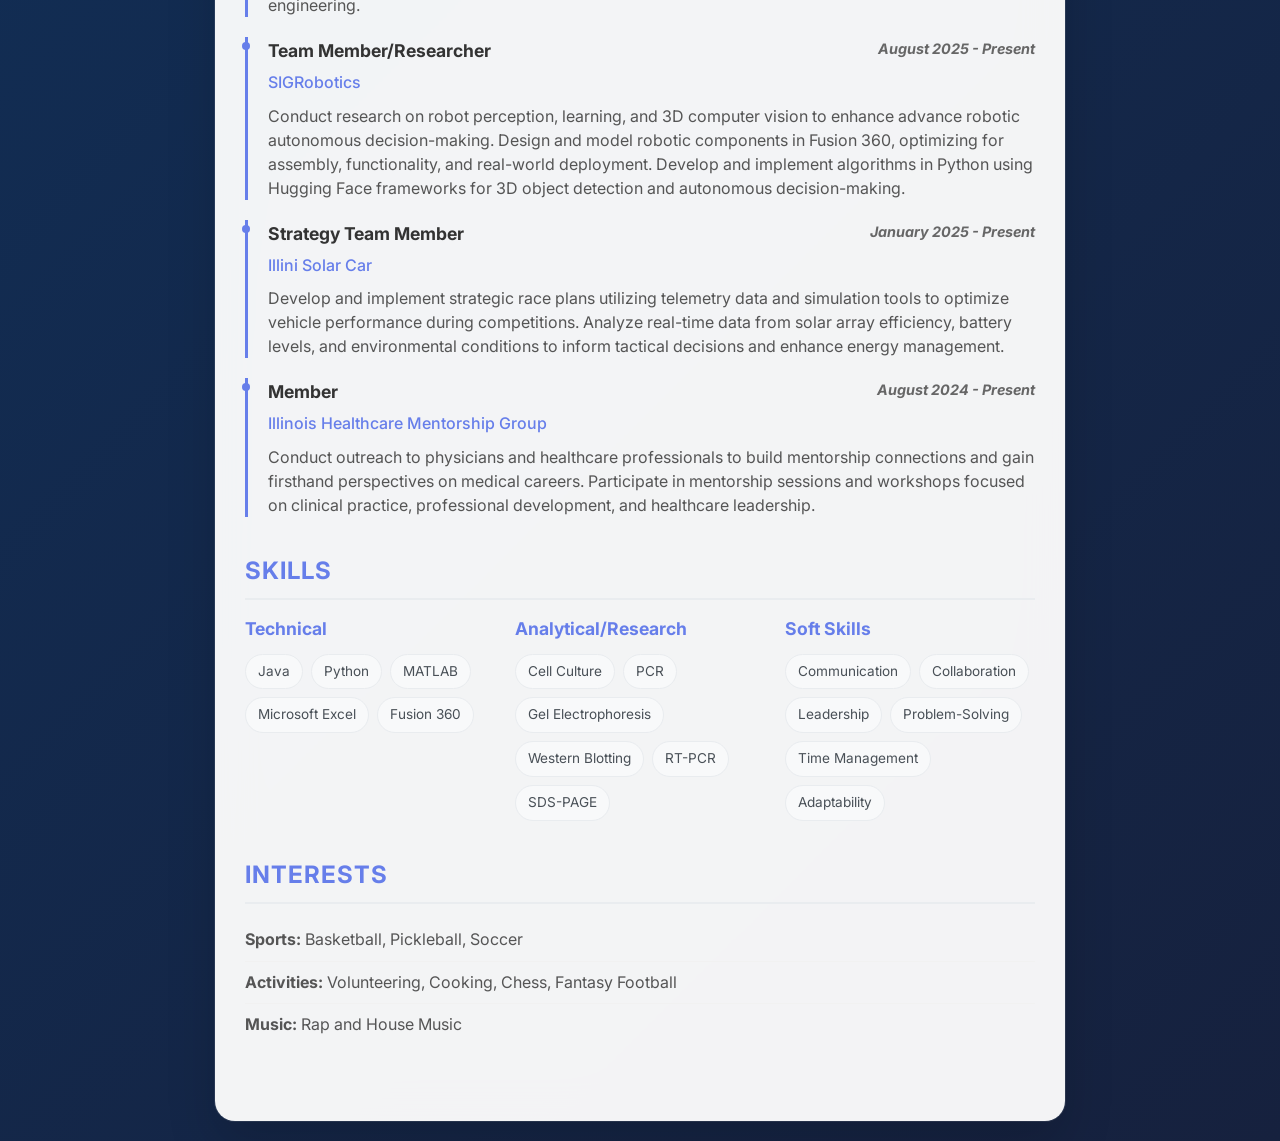
==== commit b0ff645f: "Update index.html" ====
--- a/index.html
+++ b/index.html
@@ -287,8 +287,8 @@
             <h1>Sriniketh Nadella</h1>
             <div class="subtitle">Bioengineering Undergraduate Student</div>
             <div class="contact-info">
-                <span>📧 sriniketh.nadella@gmail.com</span>
-                <span>📱 (609) 664-0000</span>
+                <span>📧 srinikethn@gmail.com</span>
+                <span>📱 (609) 664-8994</span>
                 <span>📍 West Windsor, New Jersey</span>
             </div>
         </header>
@@ -438,4 +438,4 @@
         </main>
     </div>
 </body>
-</html>+</html>
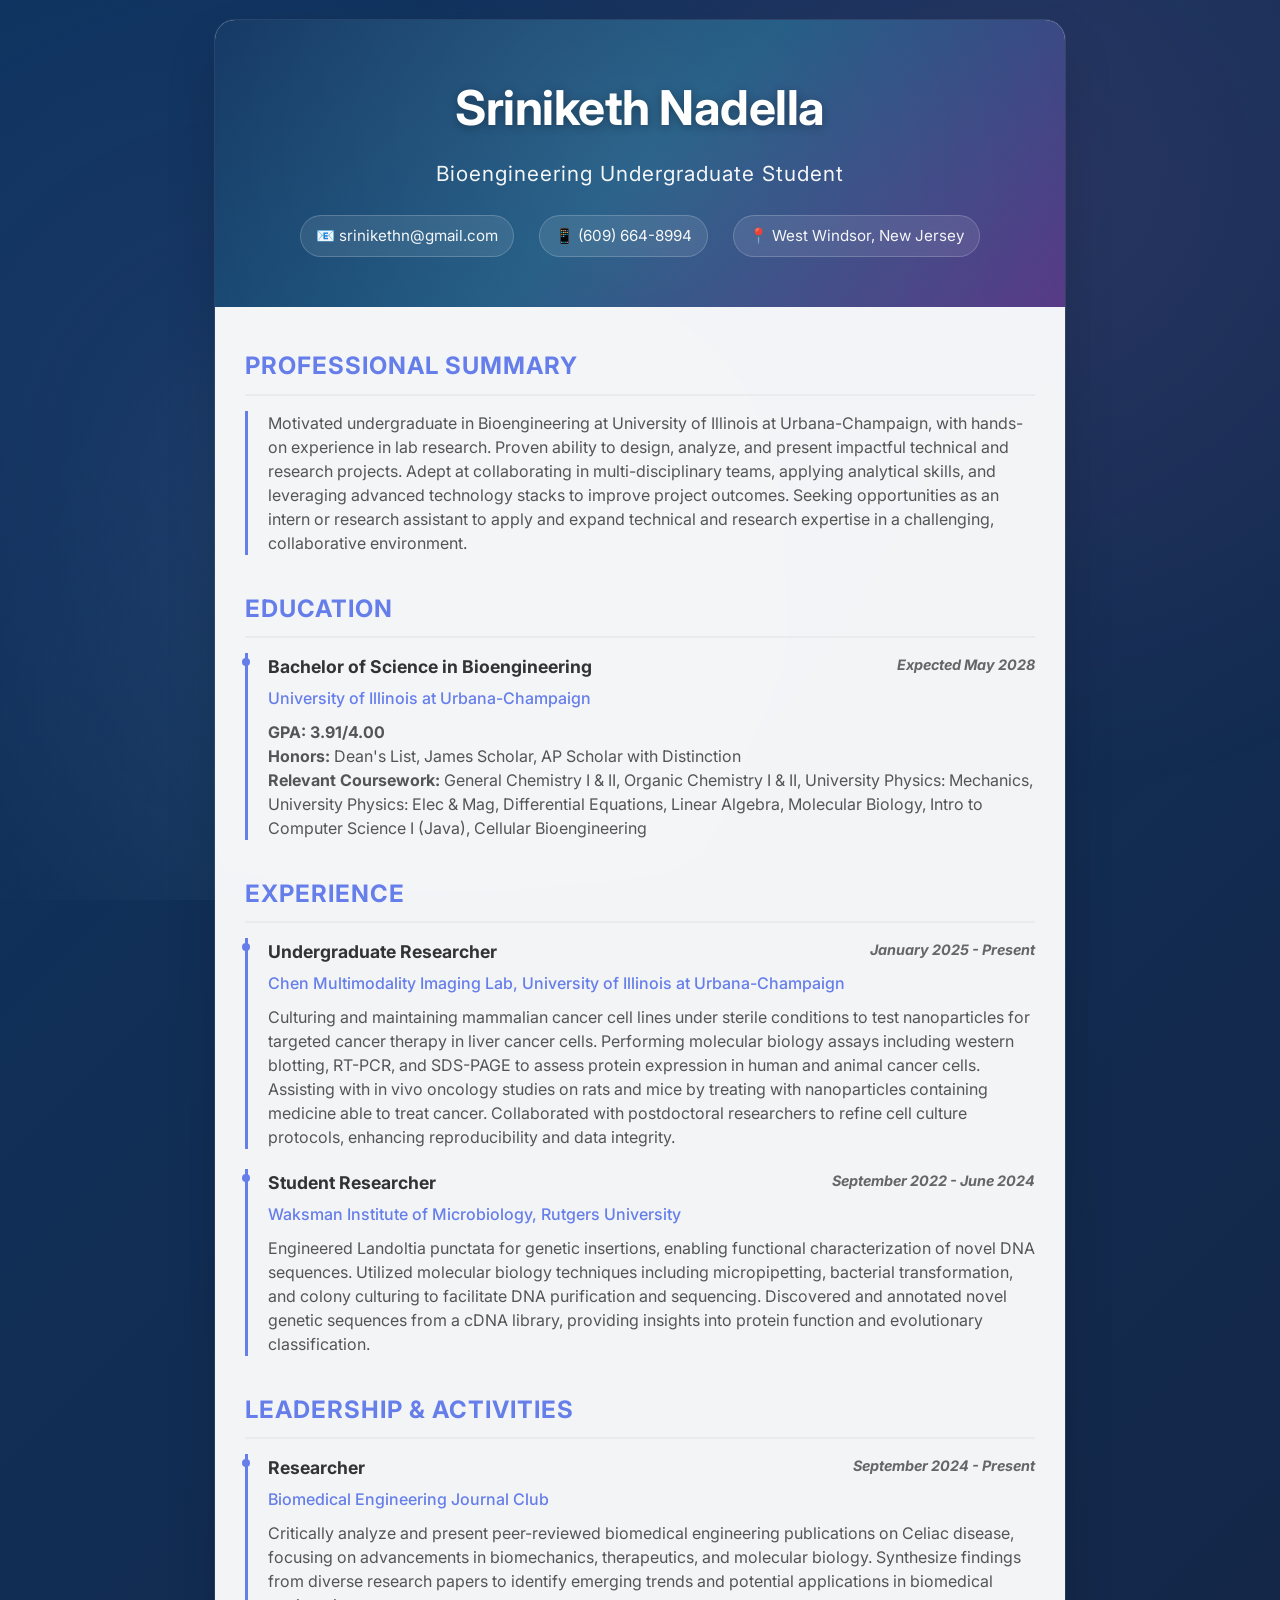
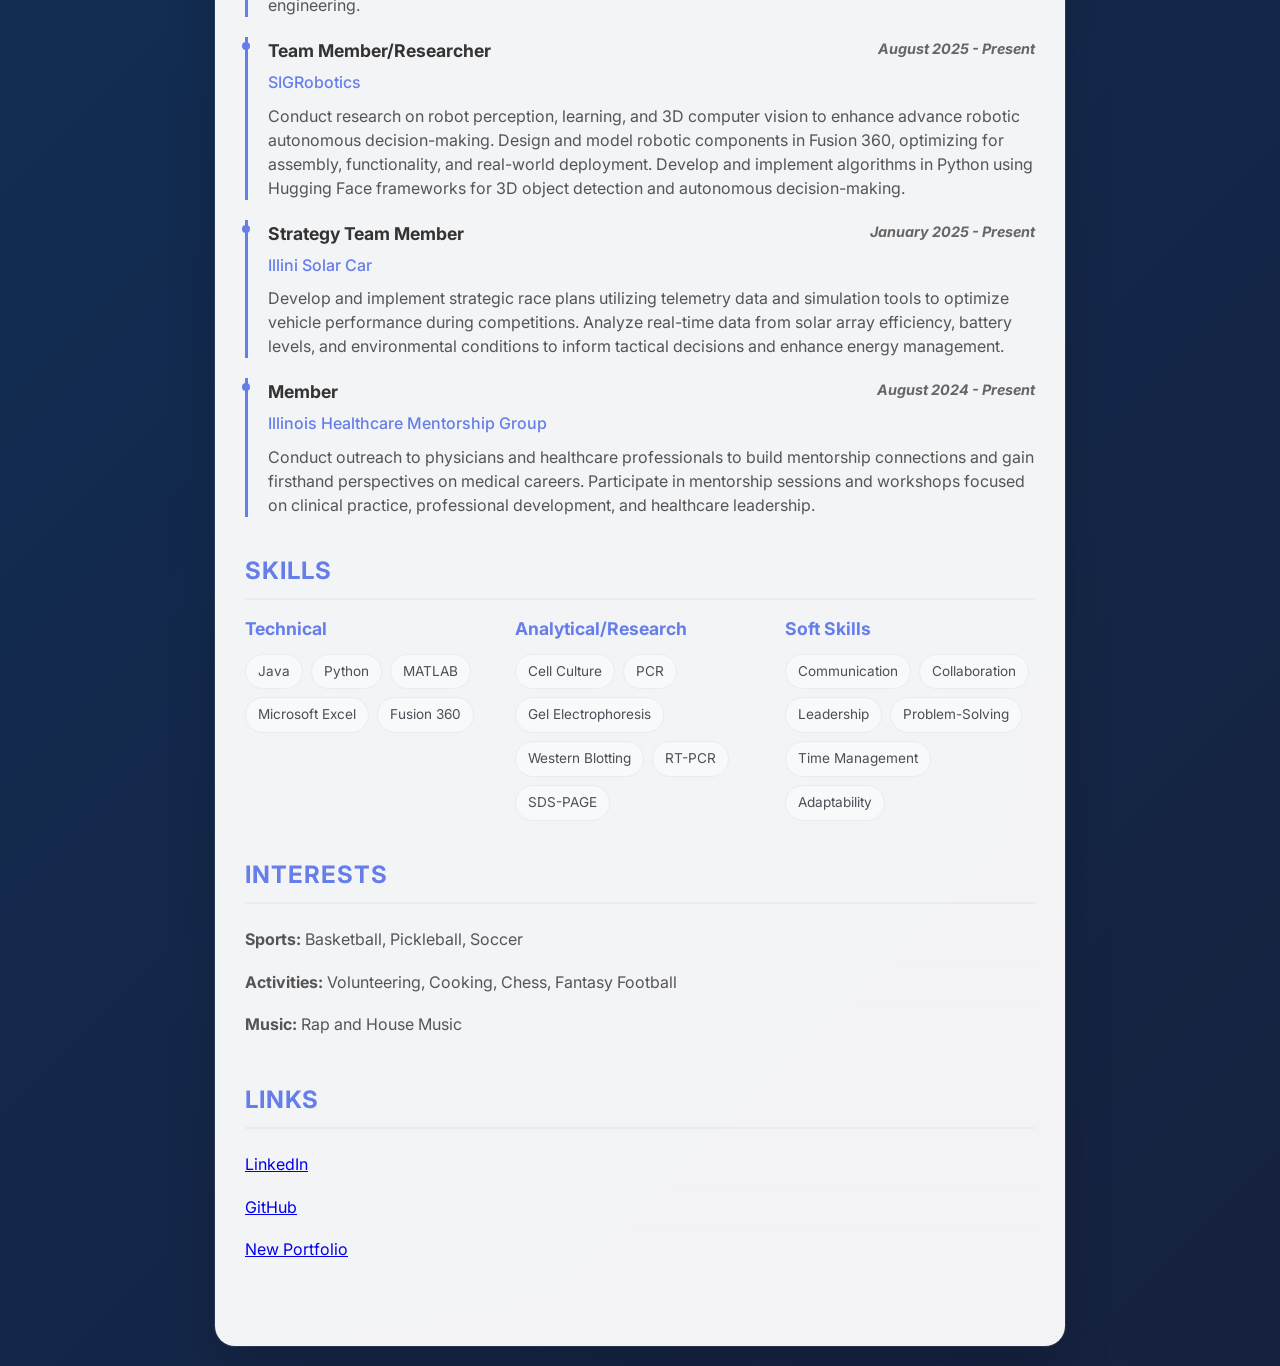
==== commit aa586bde: "Added new profile" ====
--- a/index.html
+++ b/index.html
@@ -434,6 +434,13 @@
                     <li><strong>Activities:</strong> Volunteering, Cooking, Chess, Fantasy Football</li>
                     <li><strong>Music:</strong> Rap and House Music</li>
                 </ul>
+            </section><section class="section activities">
+                <h2>Links</h2>
+                <ul>
+                    <li><a href="https://www.linkedin.com/in/sriniketh-nadella-702854290/" target="_blank">LinkedIn</a></li>
+                    <li><a href="https://github.com/srinikethn" target="_blank">GitHub</a></li>
+                    <li><a href="./index1.html" target="_blank">New Portfolio</a></li>
+                </ul>
             </section>
         </main>
     </div>
